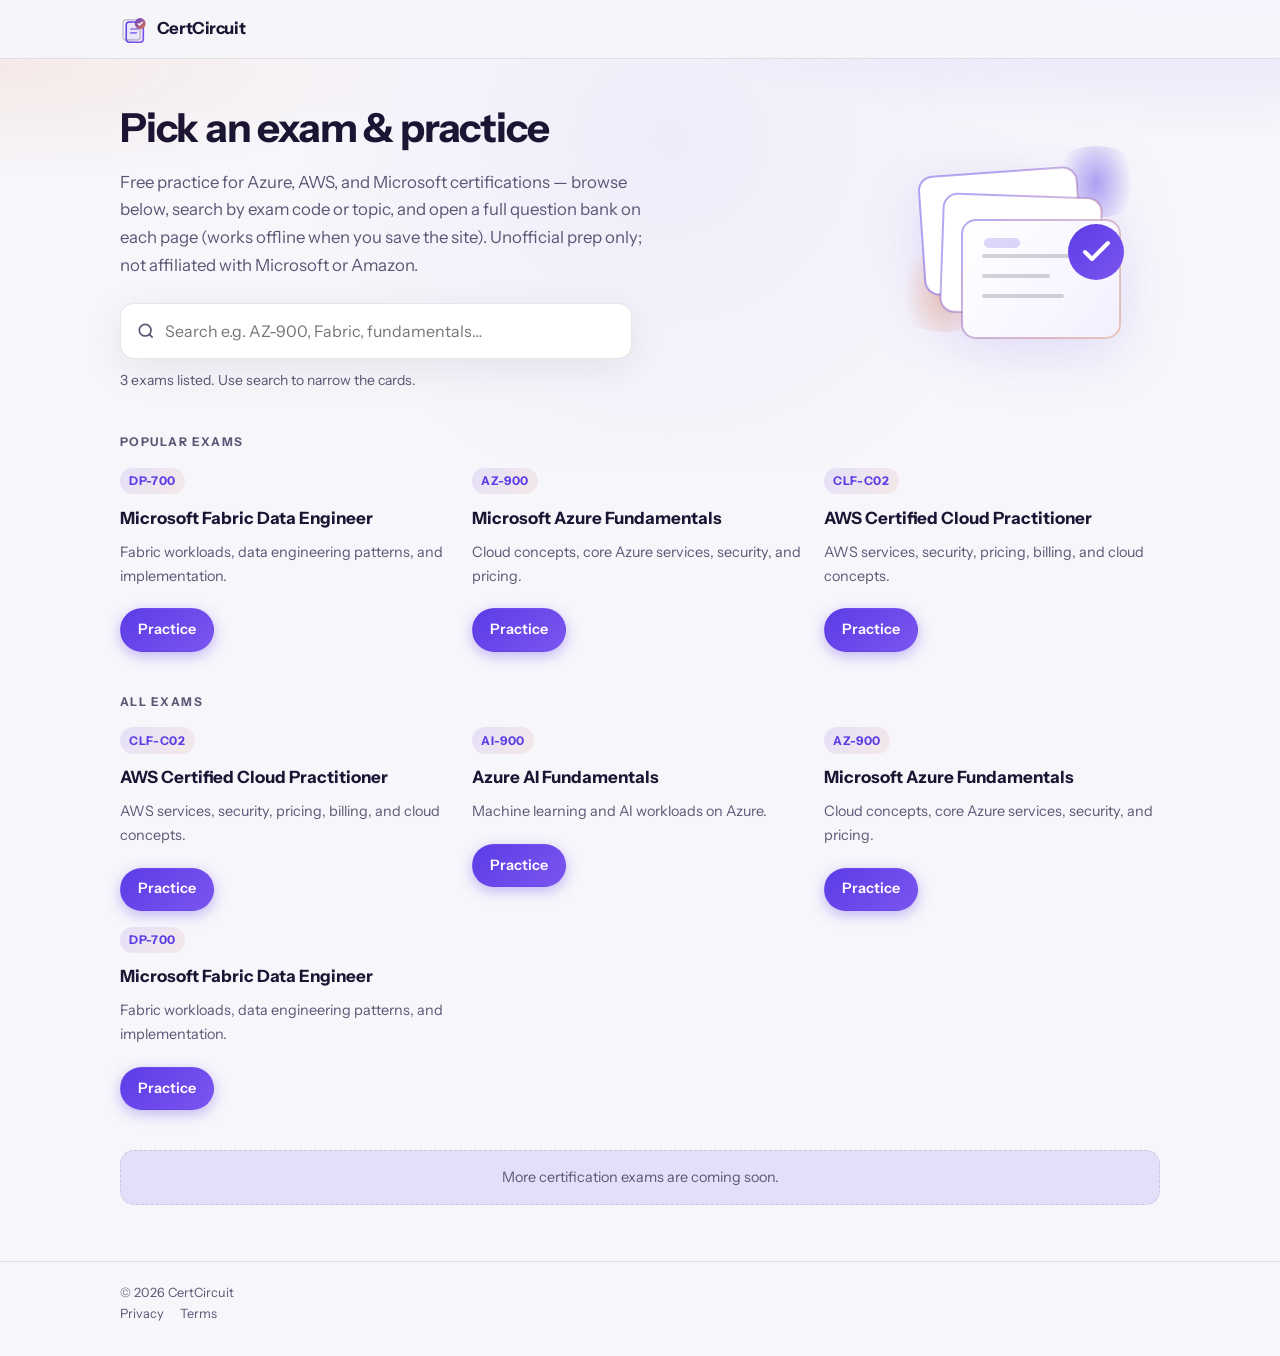
==== index.html @ 30531f15 "first commit" ====
<!DOCTYPE html>
<html lang="en">
<head>
  <meta charset="UTF-8">
  <meta name="viewport" content="width=device-width, initial-scale=1.0">
  <meta name="robots" content="index, follow, max-image-preview:large">
  <meta name="theme-color" content="#5c3ce6">
  <meta name="description" content="CertCircuit: free certification practice tests for Microsoft Azure (AZ-900, AI-900, DP-700), AWS Cloud Practitioner (CLF-C02), and more. Search exams, reveal answers, and study with explanations.">
  <link rel="canonical" href="https://certcircuit.com/">
  <link rel="alternate" hreflang="en" href="https://certcircuit.com/">
  <link rel="alternate" hreflang="x-default" href="https://certcircuit.com/">
  <title>CertCircuit — Free certification practice tests (Azure, AWS, Microsoft)</title>
  <link rel="icon" href="favicon.svg" type="image/svg+xml">
  <link rel="manifest" href="site.webmanifest">
  <meta property="og:type" content="website">
  <meta property="og:site_name" content="CertCircuit">
  <meta property="og:url" content="https://certcircuit.com/">
  <meta property="og:title" content="CertCircuit — Free certification practice tests">
  <meta property="og:description" content="Practice Azure, AWS, and Microsoft exams with questions, answers, and explanations. AZ-900, AI-900, DP-700, CLF-C02, and more.">
  <meta property="og:locale" content="en_US">
  <meta name="twitter:card" content="summary_large_image">
  <meta name="twitter:title" content="CertCircuit — Free certification practice tests">
  <meta name="twitter:description" content="Practice Azure, AWS, and Microsoft exams with questions, answers, and explanations.">
  <link rel="preconnect" href="https://fonts.googleapis.com">
  <link rel="preconnect" href="https://fonts.gstatic.com" crossorigin>
  <link href="https://fonts.googleapis.com/css2?family=Instrument+Sans:ital,wght@0,400..700;1,400..700&display=swap" rel="stylesheet">
  <link rel="stylesheet" href="styles.css">
  <script type="application/ld+json">
  {"@context":"https://schema.org","@type":"Organization","name":"CertCircuit","url":"https://certcircuit.com/","description":"Free unofficial practice tests for cloud and Microsoft certification exams.","logo":"https://certcircuit.com/favicon.svg"}
  </script>
  <script type="application/ld+json">
  {"@context":"https://schema.org","@type":"WebSite","name":"CertCircuit","url":"https://certcircuit.com/","description":"Certification practice tests for Azure, AWS, and Microsoft exams with questions and explanations.","publisher":{"@type":"Organization","name":"CertCircuit"}}
  </script>
  <script type="application/ld+json">
  {"@context":"https://schema.org","@type":"ItemList","name":"Certification practice exams","itemListElement":[{"@type":"ListItem","position":1,"name":"AWS Certified Cloud Practitioner","url":"https://certcircuit.com/exam-clf-c02.html"},{"@type":"ListItem","position":2,"name":"Microsoft Azure AI Fundamentals","url":"https://certcircuit.com/exam-ai-900.html"},{"@type":"ListItem","position":3,"name":"Microsoft Azure Fundamentals","url":"https://certcircuit.com/exam-az-900.html"},{"@type":"ListItem","position":4,"name":"Microsoft Fabric Data Engineer","url":"https://certcircuit.com/exam-dp-700.html"}]}
  </script>
</head>
<body>
  <a class="skip-link" href="#main">Skip to content</a>

  <header class="site-header">
    <div class="shell header-inner">
      <a class="logo logo-with-mark" href="index.html">
        <span class="logo-mark" aria-hidden="true">
          <svg xmlns="http://www.w3.org/2000/svg" viewBox="0 0 36 36" fill="none" role="presentation">
            <rect x="4" y="6" width="22" height="26" rx="4" stroke="currentColor" stroke-width="2" opacity="0.22"/>
            <rect x="8" y="9" width="22" height="26" rx="4" stroke="url(#lm-g)" stroke-width="2" fill="rgba(92,60,230,0.08)"/>
            <path d="M14 18h10M14 23h7" stroke="url(#lm-g)" stroke-width="2" stroke-linecap="round" opacity="0.75"/>
            <circle cx="26" cy="11" r="7" fill="url(#lm-g2)"/>
            <path d="M23.5 11.2l1.6 1.6 3.4-3.4" stroke="#fff" stroke-width="1.8" stroke-linecap="round" stroke-linejoin="round"/>
            <defs>
              <linearGradient id="lm-g" x1="8" y1="9" x2="30" y2="35" gradientUnits="userSpaceOnUse">
                <stop stop-color="#5c3ce6"/>
                <stop offset="1" stop-color="#7c55f0"/>
              </linearGradient>
              <linearGradient id="lm-g2" x1="19" y1="4" x2="33" y2="18" gradientUnits="userSpaceOnUse">
                <stop stop-color="#5c3ce6"/>
                <stop offset="1" stop-color="#e0783a"/>
              </linearGradient>
            </defs>
          </svg>
        </span>
        CertCircuit
      </a>
    </div>
  </header>

  <main id="main" class="main-home">
    <div class="shell">
      <section class="hero-compact">
        <div class="hero-compact-inner">
          <div class="hero-compact-copy">
            <h1>Pick an exam &amp; practice</h1>
            <p class="lead">Free practice for Azure, AWS, and Microsoft certifications — browse below, search by exam code or topic, and open a full question bank on each page (works offline when you save the site). Unofficial prep only; not affiliated with Microsoft or Amazon.</p>

            <div class="search-wrap">
              <label class="sr-only" for="exam-search">Search exams</label>
              <svg class="search-icon" width="20" height="20" viewBox="0 0 24 24" fill="none" stroke="currentColor" stroke-width="2" aria-hidden="true"><circle cx="11" cy="11" r="7"/><path d="m20 20-4-4"/></svg>
              <input type="search" id="exam-search" class="search-input" autocomplete="off" placeholder="Search e.g. AZ-900, Fabric, fundamentals…">
            </div>

            <p id="exam-count" class="meta-count" aria-live="polite"></p>
          </div>
          <div class="hero-illustration" aria-hidden="true">
            <svg xmlns="http://www.w3.org/2000/svg" viewBox="0 0 260 220" fill="none" role="presentation">
              <ellipse cx="196" cy="48" rx="52" ry="36" fill="url(#hi-a)" opacity="0.45"/>
              <ellipse cx="44" cy="158" rx="58" ry="40" fill="url(#hi-b)" opacity="0.35"/>
              <rect x="22" y="38" width="158" height="118" rx="14" fill="#fff" stroke="url(#hi-s)" stroke-width="2" transform="rotate(-4 101 97)"/>
              <rect x="42" y="62" width="158" height="118" rx="14" fill="#fff" stroke="url(#hi-s)" stroke-width="2" transform="rotate(2 121 121)"/>
              <rect x="62" y="86" width="158" height="118" rx="14" fill="url(#hi-card)" stroke="url(#hi-s)" stroke-width="2"/>
              <path d="M84 122h94M84 142h64M84 162h78" stroke="rgba(27,21,51,0.18)" stroke-width="4" stroke-linecap="round"/>
              <circle cx="196" cy="118" r="28" fill="url(#hi-check)"/>
              <path d="M185 118l7 7 16-16" stroke="#fff" stroke-width="4" stroke-linecap="round" stroke-linejoin="round"/>
              <rect x="84" y="104" width="36" height="10" rx="5" fill="rgba(92,60,230,0.2)"/>
              <defs>
                <linearGradient id="hi-s" x1="62" y1="86" x2="220" y2="204" gradientUnits="userSpaceOnUse">
                  <stop stop-color="#5c3ce6" stop-opacity="0.45"/>
                  <stop offset="1" stop-color="#e0783a" stop-opacity="0.35"/>
                </linearGradient>
                <linearGradient id="hi-card" x1="62" y1="86" x2="220" y2="204" gradientUnits="userSpaceOnUse">
                  <stop stop-color="#fff"/>
                  <stop offset="1" stop-color="#f3f0ff"/>
                </linearGradient>
                <linearGradient id="hi-check" x1="168" y1="90" x2="224" y2="146" gradientUnits="userSpaceOnUse">
                  <stop stop-color="#5c3ce6"/>
                  <stop offset="1" stop-color="#7c55f0"/>
                </linearGradient>
                <radialGradient id="hi-a" cx="0" cy="0" r="1" gradientUnits="userSpaceOnUse" gradientTransform="translate(196 48) rotate(90) scale(52 36)">
                  <stop stop-color="#5c3ce6"/>
                  <stop offset="1" stop-color="#5c3ce6" stop-opacity="0"/>
                </radialGradient>
                <radialGradient id="hi-b" cx="0" cy="0" r="1" gradientUnits="userSpaceOnUse" gradientTransform="translate(44 158) rotate(90) scale(58 40)">
                  <stop stop-color="#e0783a"/>
                  <stop offset="1" stop-color="#e0783a" stop-opacity="0"/>
                </radialGradient>
              </defs>
            </svg>
          </div>
        </div>
      </section>

      <section class="exam-section">
        <h2 class="section-label">Popular exams</h2>
        <div class="exam-grid" id="popular-grid">
          <article class="exam-card-searchable exam-card-popular"
            data-search="dp-700 fabric data engineer microsoft onelake data engineering implementation">
            <div class="exam-card-top"><span class="exam-chip">DP-700</span></div>
            <h3 class="exam-card-title">Microsoft Fabric Data Engineer</h3>
            <p class="exam-card-blurb">Fabric workloads, data engineering patterns, and implementation.</p>
            <div class="exam-card-actions">
              <a class="btn btn-primary" href="exam-dp-700.html">Practice</a>
            </div>
          </article>
          <article class="exam-card-searchable exam-card-popular"
            data-search="az-900 microsoft azure fundamentals cloud pricing security core services azure">
            <div class="exam-card-top"><span class="exam-chip">AZ-900</span></div>
            <h3 class="exam-card-title">Microsoft Azure Fundamentals</h3>
            <p class="exam-card-blurb">Cloud concepts, core Azure services, security, and pricing.</p>
            <div class="exam-card-actions">
              <a class="btn btn-primary" href="exam-az-900.html">Practice</a>
            </div>
          </article>
          <article class="exam-card-searchable exam-card-popular"
            data-search="clf-c02 aws certified cloud practitioner amazon aws foundational global infrastructure pricing support">
            <div class="exam-card-top"><span class="exam-chip">CLF-C02</span></div>
            <h3 class="exam-card-title">AWS Certified Cloud Practitioner</h3>
            <p class="exam-card-blurb">AWS services, security, pricing, billing, and cloud concepts.</p>
            <div class="exam-card-actions">
              <a class="btn btn-primary" href="exam-clf-c02.html">Practice</a>
            </div>
          </article>
        </div>
      </section>

      <section class="exam-section">
        <h2 class="section-label">All exams</h2>
        <div class="exam-grid" id="all-grid">
          <article class="exam-card-searchable exam-card-extra"
            data-search="clf-c02 aws certified cloud practitioner amazon aws foundational global infrastructure pricing support">
            <div class="exam-card-top"><span class="exam-chip">CLF-C02</span></div>
            <h3 class="exam-card-title">AWS Certified Cloud Practitioner</h3>
            <p class="exam-card-blurb">AWS services, security, pricing, billing, and cloud concepts.</p>
            <div class="exam-card-actions">
              <a class="btn btn-primary" href="exam-clf-c02.html">Practice</a>
            </div>
          </article>
          <article class="exam-card-searchable exam-card-extra"
            data-search="ai-900 azure ai fundamentals machine learning ml azure microsoft">
            <div class="exam-card-top"><span class="exam-chip">AI-900</span></div>
            <h3 class="exam-card-title">Azure AI Fundamentals</h3>
            <p class="exam-card-blurb">Machine learning and AI workloads on Azure.</p>
            <div class="exam-card-actions">
              <a class="btn btn-primary" href="exam-ai-900.html">Practice</a>
            </div>
          </article>
          <article class="exam-card-searchable exam-card-extra"
            data-search="az-900 microsoft azure fundamentals cloud pricing security core services azure">
            <div class="exam-card-top"><span class="exam-chip">AZ-900</span></div>
            <h3 class="exam-card-title">Microsoft Azure Fundamentals</h3>
            <p class="exam-card-blurb">Cloud concepts, core Azure services, security, and pricing.</p>
            <div class="exam-card-actions">
              <a class="btn btn-primary" href="exam-az-900.html">Practice</a>
            </div>
          </article>
          <article class="exam-card-searchable exam-card-extra"
            data-search="dp-700 fabric data engineer microsoft onelake data engineering implementation">
            <div class="exam-card-top"><span class="exam-chip">DP-700</span></div>
            <h3 class="exam-card-title">Microsoft Fabric Data Engineer</h3>
            <p class="exam-card-blurb">Fabric workloads, data engineering patterns, and implementation.</p>
            <div class="exam-card-actions">
              <a class="btn btn-primary" href="exam-dp-700.html">Practice</a>
            </div>
          </article>
        </div>
      </section>

      <p class="coming-soon-note" role="status">More certification exams are coming soon.</p>
    </div>
  </main>

  <footer class="site-footer site-footer-simple">
    <div class="shell footer-meta footer-meta-row">
      <p>&copy; <span id="year"></span> CertCircuit</p>
      <nav class="footer-legal" aria-label="Legal">
        <a href="privacy.html">Privacy</a>
        <a href="terms.html">Terms</a>
      </nav>
    </div>
  </footer>

  <script>
(function () {
  document.getElementById("year").textContent = String(new Date().getFullYear());

  var input = document.getElementById("exam-search");
  var countEl = document.getElementById("exam-count");
  var popular = document.querySelectorAll("#popular-grid .exam-card-searchable");
  var extra = document.querySelectorAll("#all-grid .exam-card-searchable");

  function matchesHaystack(hay, q) {
    if (!q) return true;
    var ws = q.toLowerCase().trim().split(/\s+/).filter(Boolean);
    var h = hay.toLowerCase();
    return ws.every(function (w) { return h.indexOf(w) !== -1; });
  }

  function runFilter() {
    var q = (input && input.value) || "";
    var nPop = 0;
    var nAll = 0;
    popular.forEach(function (el) {
      var ok = matchesHaystack(el.getAttribute("data-search") || "", q);
      el.style.display = ok ? "" : "none";
      if (ok) nPop++;
    });
    extra.forEach(function (el) {
      var ok = matchesHaystack(el.getAttribute("data-search") || "", q);
      el.style.display = ok ? "" : "none";
      if (ok) nAll++;
    });
    if (!countEl) return;
    if (!q) {
      countEl.textContent = "3 exams listed. Use search to narrow the cards.";
      return;
    }
    countEl.textContent =
      (nPop + nAll === 0
        ? "No exams match."
        : nPop + " in Popular and " + nAll + ' in All exams match “' + q + '”. ') +
      "Practice opens questions on a dedicated page.";
  }

  if (input) input.addEventListener("input", runFilter);
  runFilter();
})();
  </script>
</body>
</html>
---- styles.css ----
/* CertCircuit — homepage + exam questions */
:root {
  --bg: #f7f6fb;
  --surface: #ffffff;
  --text: #1b1533;
  --muted: #5c5675;
  --border: rgba(27, 21, 51, 0.1);
  --accent: #5c3ce6;
  --accent-hover: #4a2fd1;
  --accent-soft: rgba(92, 60, 230, 0.12);
  --accent-warm: #e0783a;
  --accent-warm-hover: #c9662e;
  --success-bg: rgba(46, 160, 97, 0.12);
  --success-text: #1f6b45;
  --shadow: 0 10px 40px rgba(27, 21, 51, 0.08);
  --radius: 14px;
  --font: "Instrument Sans", system-ui, sans-serif;
  --shell: min(1040px, calc(100% - 2rem));
}

*,
*::before,
*::after {
  box-sizing: border-box;
}

html {
  scroll-behavior: smooth;
}

body {
  margin: 0;
  font-family: var(--font);
  font-size: 1rem;
  line-height: 1.65;
  color: var(--text);
  background: var(--bg);
  -webkit-font-smoothing: antialiased;
}

.sr-only {
  position: absolute;
  width: 1px;
  height: 1px;
  padding: 0;
  margin: -1px;
  overflow: hidden;
  clip: rect(0, 0, 0, 0);
  white-space: nowrap;
  border: 0;
}

.skip-link {
  position: absolute;
  left: -9999px;
  top: auto;
  z-index: 100;
}

.skip-link:focus {
  left: 1rem;
  top: 1rem;
  padding: 0.5rem 1rem;
  background: var(--accent);
  color: #fff;
  border-radius: 10px;
}

a {
  color: inherit;
}

.shell {
  width: var(--shell);
  margin-inline: auto;
}

.shell-narrow {
  width: min(780px, var(--shell));
}

/* Header */
.site-header {
  position: sticky;
  top: 0;
  z-index: 40;
  background: rgba(247, 246, 251, 0.9);
  backdrop-filter: blur(10px);
  border-bottom: 1px solid var(--border);
}

.header-inner {
  display: flex;
  align-items: center;
  justify-content: space-between;
  gap: 1rem;
  min-height: 3.6rem;
}

.header-inner-split .header-nav {
  display: flex;
  align-items: center;
  gap: 0.75rem;
}

.logo {
  font-weight: 700;
  font-size: 1.05rem;
  letter-spacing: -0.025em;
  text-decoration: none;
  color: var(--text);
}

.logo:hover {
  color: var(--accent);
}

/* Buttons */
.btn {
  display: inline-flex;
  align-items: center;
  justify-content: center;
  padding: 0.55rem 1.05rem;
  font-family: inherit;
  font-size: 0.9rem;
  font-weight: 600;
  text-decoration: none;
  border-radius: 999px;
  border: 1px solid transparent;
  cursor: pointer;
  transition:
    background 0.15s,
    border-color 0.15s,
    color 0.15s,
    transform 0.08s;
}

.btn:active {
  transform: translateY(1px);
}

.btn-primary {
  background: linear-gradient(135deg, var(--accent) 0%, #7c55f0 100%);
  color: #fff;
  box-shadow: 0 4px 14px rgba(92, 60, 230, 0.35);
}

.btn-primary:hover {
  background: var(--accent-hover);
}

.btn-outline {
  background: transparent;
  color: var(--text);
  border-color: var(--border);
}

.btn-outline:hover {
  border-color: var(--accent-soft);
  background: var(--accent-soft);
  color: var(--accent);
}

.btn-secondary {
  background: transparent;
  color: var(--accent-warm);
  border: 2px solid rgba(224, 120, 58, 0.45);
}

.btn-secondary:hover {
  border-color: var(--accent-warm);
  background: rgba(224, 120, 58, 0.08);
}

.btn-secondary.is-open {
  background: rgba(224, 120, 58, 0.12);
}

.btn-sm {
  padding: 0.4rem 0.85rem;
  font-size: 0.825rem;
}

/* Brand / decorative graphics */
@keyframes brand-float-soft {
  0%,
  100% {
    transform: translateY(0);
  }
  50% {
    transform: translateY(-5px);
  }
}

.logo-with-mark {
  display: inline-flex;
  align-items: center;
  gap: 0.55rem;
}

.logo-mark {
  display: flex;
  align-items: center;
  justify-content: center;
  flex-shrink: 0;
}

.logo-mark svg {
  width: 1.75rem;
  height: 1.75rem;
  display: block;
}

.hero-compact-inner {
  display: grid;
  gap: 1.75rem;
  align-items: center;
}

@media (min-width: 820px) {
  .hero-compact-inner {
    grid-template-columns: minmax(0, 1fr) minmax(180px, 260px);
  }
}

.hero-illustration {
  justify-self: center;
  animation: brand-float-soft 7s ease-in-out infinite;
}

.hero-illustration svg {
  width: min(260px, 100%);
  height: auto;
  display: block;
  filter: drop-shadow(0 14px 28px rgba(92, 60, 230, 0.14));
}

@media (prefers-reduced-motion: reduce) {
  .hero-illustration {
    animation: none;
  }
}

/* Home */
.main-home {
  position: relative;
  isolation: isolate;
  padding: 2.25rem 0 3.5rem;
}

.main-home::before {
  content: "";
  position: absolute;
  inset: -5% -8% auto -8%;
  height: clamp(340px, 52vh, 480px);
  background:
    radial-gradient(ellipse 70% 60% at 88% -5%, rgba(92, 60, 230, 0.14), transparent 58%),
    radial-gradient(ellipse 55% 45% at 6% 15%, rgba(224, 120, 58, 0.1), transparent 52%),
    radial-gradient(circle at 52% 30%, rgba(92, 60, 230, 0.05), transparent 45%);
  pointer-events: none;
  z-index: 0;
}

.main-home .shell {
  position: relative;
  z-index: 1;
}

.hero-compact {
  position: relative;
}

.hero-compact h1 {
  margin: 0 0 0.5rem;
  font-size: clamp(1.85rem, 4vw, 2.5rem);
  font-weight: 700;
  letter-spacing: -0.03em;
}

.lead {
  margin: 0 0 1.5rem;
  max-width: 34rem;
  color: var(--muted);
  font-size: 1.05rem;
}

.search-wrap {
  position: relative;
  max-width: 32rem;
}

.search-icon {
  position: absolute;
  left: 1rem;
  top: 50%;
  transform: translateY(-50%);
  color: var(--muted);
  pointer-events: none;
}

.search-input {
  width: 100%;
  padding: 0.85rem 1rem 0.85rem 2.75rem;
  font: inherit;
  font-size: 1rem;
  border: 1px solid var(--border);
  border-radius: var(--radius);
  background: var(--surface);
  box-shadow: var(--shadow);
  outline: none;
}

.search-input:focus {
  border-color: rgba(92, 60, 230, 0.45);
  box-shadow: 0 0 0 3px var(--accent-soft);
}

.meta-count {
  margin: 0.65rem 0 0;
  font-size: 0.875rem;
  color: var(--muted);
}

.exam-section {
  margin-top: 2.5rem;
}

.section-label {
  margin: 0 0 1rem;
  font-size: 0.75rem;
  font-weight: 700;
  text-transform: uppercase;
  letter-spacing: 0.12em;
  color: var(--muted);
}

.coming-soon-note {
  margin: 2.5rem 0 0;
  padding: 1rem 1.25rem;
  text-align: center;
  font-size: 0.9rem;
  line-height: 1.45;
  color: var(--muted);
  border: 1px dashed rgba(27, 21, 51, 0.12);
  border-radius: var(--radius);
  background: var(--accent-soft);
}

.exam-grid {
  display: grid;
  gap: 1rem;
  grid-template-columns: 1fr;
}

@media (min-width: 560px) {
  .exam-grid {
    grid-template-columns: repeat(2, minmax(0, 1fr));
  }
}

@media (min-width: 900px) {
  .exam-grid {
    grid-template-columns: repeat(3, minmax(0, 1fr));
  }
}

.exam-card {
  display: flex;
  flex-direction: column;
  padding: 1.25rem;
  border-radius: var(--radius);
  background: var(--surface);
  border: 1px solid var(--border);
  box-shadow: 0 2px 12px rgba(27, 21, 51, 0.04);
  transition:
    box-shadow 0.2s,
    border-color 0.2s;
}

.exam-card:hover {
  border-color: rgba(92, 60, 230, 0.25);
  box-shadow: var(--shadow);
}

.exam-card-top {
  display: flex;
  align-items: center;
  justify-content: space-between;
  margin-bottom: 0.65rem;
}

.exam-chip {
  position: relative;
  display: inline-block;
  font-size: 0.75rem;
  font-weight: 700;
  letter-spacing: 0.06em;
  color: var(--accent);
  background: linear-gradient(135deg, var(--accent-soft), rgba(224, 120, 58, 0.1));
  padding: 0.2rem 0.55rem;
  border-radius: 999px;
}

.exam-chip-muted {
  color: var(--muted);
  background: rgba(27, 21, 51, 0.08);
}

.btn-disabled {
  opacity: 0.6;
  cursor: not-allowed;
  pointer-events: none;
  box-shadow: none;
}

.exam-card-title {
  margin: 0 0 0.5rem;
  font-size: 1.06rem;
  font-weight: 700;
}

.exam-card-blurb {
  margin: 0;
  flex: 1;
  font-size: 0.9rem;
  color: var(--muted);
}

.exam-card-actions {
  margin-top: 1.25rem;
}

.msg-error {
  margin-top: 1.5rem;
  padding: 0.85rem 1rem;
  border-radius: var(--radius);
  background: #fff5f5;
  color: #9b1c1c;
  border: 1px solid rgba(155, 28, 28, 0.2);
}

.msg-error p {
  margin: 0 0 0.65rem;
}

.msg-error p:last-child {
  margin-bottom: 0;
}

.msg-error a {
  color: var(--accent);
  font-weight: 600;
}

.code-hint {
  margin: 0.5rem 0 0.75rem;
  padding: 0.75rem 1rem;
  font-size: 0.85rem;
  line-height: 1.45;
  background: rgba(27, 21, 51, 0.06);
  border: 1px solid var(--border);
  border-radius: 10px;
  overflow-x: auto;
  color: var(--text);
}

.empty-hint {
  margin: 0.75rem 0 0;
  font-size: 0.925rem;
  color: var(--muted);
}

/* Exam page */
.main-exam {
  position: relative;
  isolation: isolate;
  padding: 2rem 0 3rem;
}

.main-exam::before {
  content: "";
  position: absolute;
  inset: -2% -6% auto -6%;
  height: clamp(220px, 36vh, 320px);
  background:
    radial-gradient(ellipse 55% 50% at 92% -8%, rgba(92, 60, 230, 0.11), transparent 55%),
    radial-gradient(ellipse 48% 40% at 4% 20%, rgba(224, 120, 58, 0.08), transparent 50%);
  pointer-events: none;
  z-index: 0;
}

.main-exam .shell-narrow {
  position: relative;
  z-index: 1;
}

.exam-banner-art {
  margin: 0 auto 1.25rem;
  max-width: 11rem;
  opacity: 0.92;
}

.exam-banner-art svg {
  width: 100%;
  height: auto;
  display: block;
}

.state-banner {
  padding: 1rem 0;
  color: var(--muted);
}

.exam-head .eyebrow {
  margin: 0;
  font-size: 0.8rem;
  font-weight: 700;
  text-transform: uppercase;
  letter-spacing: 0.1em;
  color: var(--accent);
}

.exam-head h1 {
  margin: 0.35rem 0 0;
  font-size: clamp(1.55rem, 3vw, 2rem);
  font-weight: 700;
  letter-spacing: -0.02em;
}

.exam-stats {
  margin: 0.35rem 0 0;
  font-size: 0.875rem;
  color: var(--muted);
}

#questions-root {
  margin-top: 2rem;
  display: flex;
  flex-direction: column;
  gap: 1.5rem;
}

.coming-soon-banner {
  padding: 1.25rem;
  border-radius: var(--radius);
  border: 1px dashed rgba(27, 21, 51, 0.22);
  background: rgba(92, 60, 230, 0.06);
}

.coming-soon-banner h2 {
  margin: 0 0 0.35rem;
  font-size: 1.1rem;
}

.coming-soon-banner p {
  margin: 0;
  color: var(--muted);
}

.q-card {
  padding: 1.35rem;
  border-radius: var(--radius);
  border: 1px solid var(--border);
  background: var(--surface);
  box-shadow: 0 2px 10px rgba(27, 21, 51, 0.04);
}

.q-card-head {
  margin-bottom: 0.85rem;
}

.q-num {
  font-size: 0.72rem;
  font-weight: 700;
  text-transform: uppercase;
  letter-spacing: 0.1em;
  color: var(--muted);
}

.q-prompt {
  margin: 0 0 1rem;
  font-size: 1.02rem;
  font-weight: 600;
  line-height: 1.5;
}

.q-media {
  margin: 0 0 1rem;
  display: grid;
  gap: 0.75rem;
}

.q-figure {
  margin: 0;
  border-radius: calc(var(--radius) - 2px);
  border: 1px solid rgba(27, 21, 51, 0.12);
  background: rgba(27, 21, 51, 0.02);
  overflow: hidden;
}

.q-img {
  display: block;
  width: 100%;
  height: auto;
}

.q-caption {
  padding: 0.6rem 0.85rem;
  font-size: 0.875rem;
  color: var(--muted);
  border-top: 1px solid rgba(27, 21, 51, 0.08);
  background: rgba(255, 255, 255, 0.75);
}

.q-options {
  margin: 0 0 1rem;
  padding: 0;
  list-style: none;
}

.q-option {
  display: flex;
  gap: 0.55rem;
  align-items: flex-start;
  padding: 0.45rem 0;
  border-top: 1px solid rgba(27, 21, 51, 0.06);
}

.q-option:first-of-type {
  border-top: 0;
  padding-top: 0;
}

.opt-letter {
  flex: 0 0 auto;
  font-weight: 700;
  color: var(--accent);
}

.opt-text {
  color: var(--text);
  font-size: 0.95rem;
}

.answer-wrap {
  margin-bottom: 0.85rem;
}

.answer-inner {
  padding: 0.85rem 1rem;
  border-radius: calc(var(--radius) - 2px);
  background: var(--success-bg);
  border: 1px solid rgba(31, 107, 69, 0.2);
  color: var(--text);
}

.answer-line strong {
  color: var(--success-text);
}

.answer-explain {
  margin: 0.5rem 0 0;
  font-size: 0.925rem;
  color: var(--text);
}

/* Footer */
.site-footer-simple {
  border-top: 1px solid var(--border);
  padding: 1.25rem 0 2rem;
}

.footer-meta p {
  margin: 0;
  font-size: 0.8rem;
  color: var(--muted);
}

.footer-meta-row .shell {
  display: flex;
  flex-wrap: wrap;
  align-items: center;
  justify-content: center;
  gap: 0.75rem 1.5rem;
}

.footer-legal {
  display: flex;
  gap: 1rem;
  font-size: 0.8rem;
}

.footer-legal a {
  color: var(--muted);
  text-decoration: none;
}

.footer-legal a:hover {
  color: var(--text);
  text-decoration: underline;
}

/* Static legal pages */
.legal-page {
  padding-bottom: 2.5rem;
}

.legal-page h1 {
  margin-top: 0;
}

.legal-page h2 {
  margin-top: 1.75rem;
  font-size: 1.125rem;
}

.legal-page p,
.legal-page li {
  line-height: 1.55;
}

.legal-updated {
  color: var(--muted);
  font-size: 0.875rem;
  margin-top: -0.35rem;
}

.legal-page a:not(.btn) {
  color: var(--accent);
  text-decoration: underline;
  text-underline-offset: 2px;
}

.legal-back {
  margin-top: 2.5rem;
  padding-top: 1.25rem;
  border-top: 1px solid var(--border);
}

/* Empty slot reserved when you uncomment AdSense <ins> blocks */
.ads-slot {
  min-height: 90px;
  margin-top: 2rem;
}
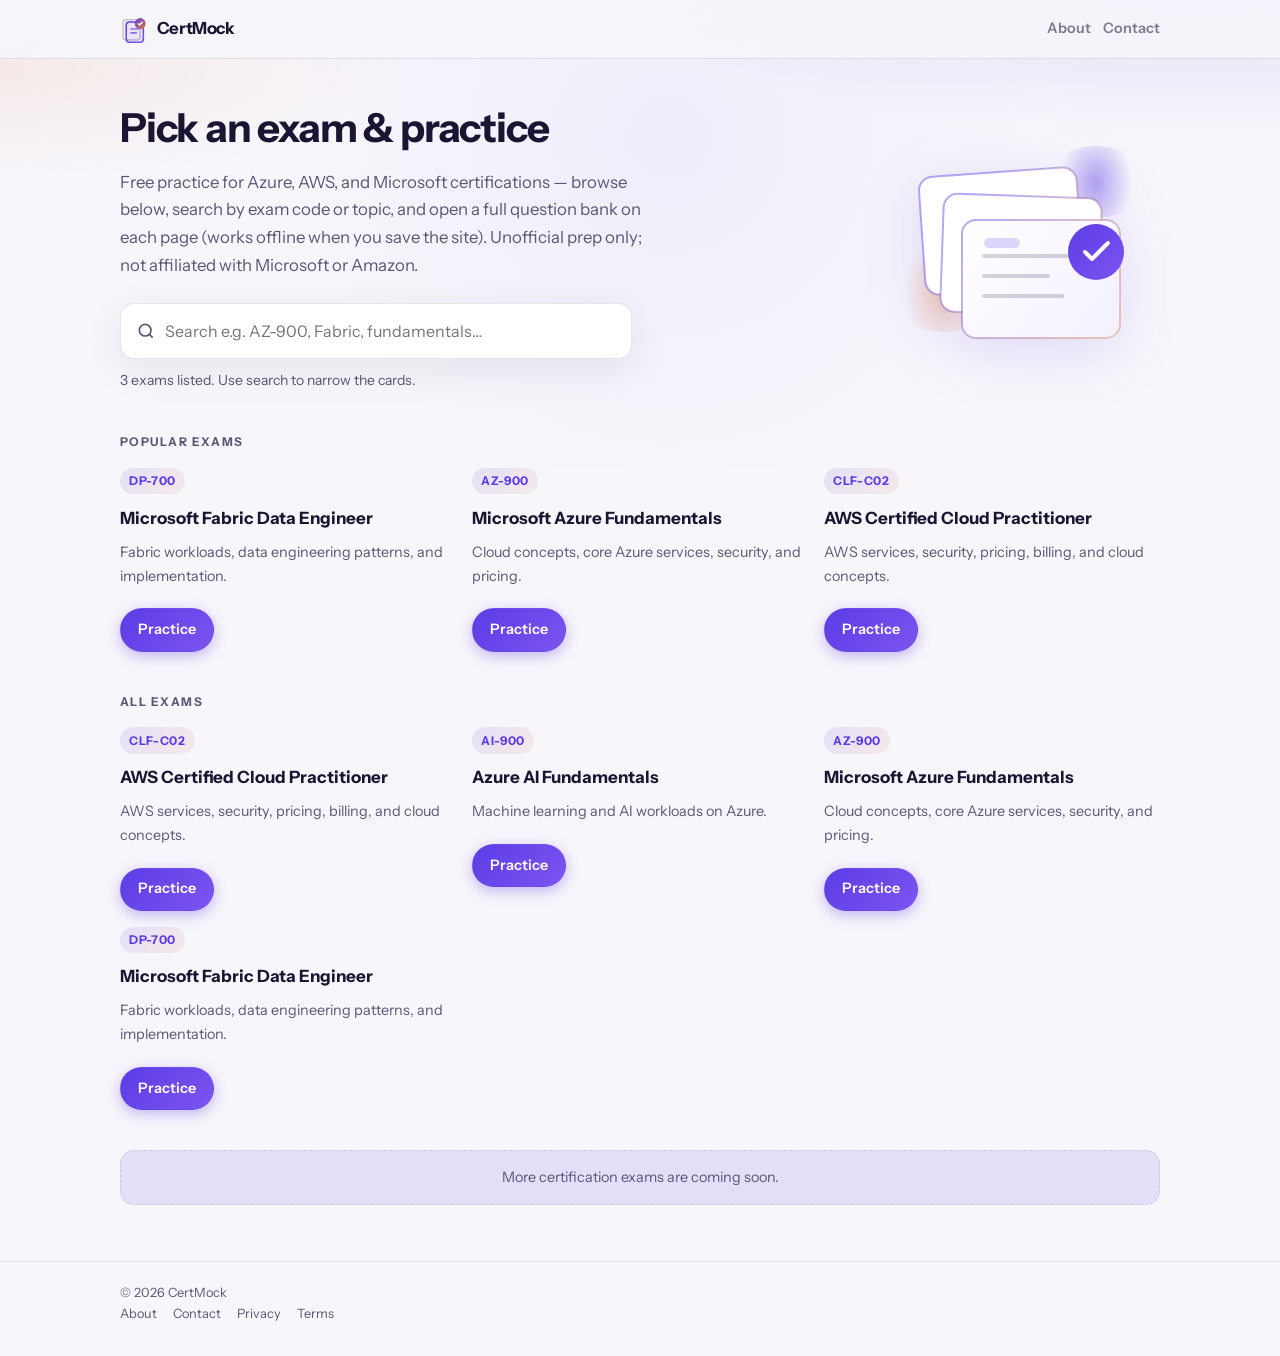
==== commit b12259f2: "ok" ====
--- a/index.html
+++ b/index.html
@@ -5,41 +5,41 @@
   <meta name="viewport" content="width=device-width, initial-scale=1.0">
   <meta name="robots" content="index, follow, max-image-preview:large">
   <meta name="theme-color" content="#5c3ce6">
-  <meta name="description" content="CertCircuit: free certification practice tests for Microsoft Azure (AZ-900, AI-900, DP-700), AWS Cloud Practitioner (CLF-C02), and more. Search exams, reveal answers, and study with explanations.">
-  <link rel="canonical" href="https://certcircuit.com/">
-  <link rel="alternate" hreflang="en" href="https://certcircuit.com/">
-  <link rel="alternate" hreflang="x-default" href="https://certcircuit.com/">
-  <title>CertCircuit — Free certification practice tests (Azure, AWS, Microsoft)</title>
+  <meta name="description" content="CertMock: free certification practice tests for Microsoft Azure (AZ-900, AI-900, DP-700), AWS Cloud Practitioner (CLF-C02), and more. Search exams, reveal answers, and study with explanations.">
+  <link rel="canonical" href="https://certmock.com/">
+  <link rel="alternate" hreflang="en" href="https://certmock.com/">
+  <link rel="alternate" hreflang="x-default" href="https://certmock.com/">
+  <title>CertMock — Free certification practice tests (Azure, AWS, Microsoft)</title>
   <link rel="icon" href="favicon.svg" type="image/svg+xml">
   <link rel="manifest" href="site.webmanifest">
   <meta property="og:type" content="website">
-  <meta property="og:site_name" content="CertCircuit">
-  <meta property="og:url" content="https://certcircuit.com/">
-  <meta property="og:title" content="CertCircuit — Free certification practice tests">
+  <meta property="og:site_name" content="CertMock">
+  <meta property="og:url" content="https://certmock.com/">
+  <meta property="og:title" content="CertMock — Free certification practice tests">
   <meta property="og:description" content="Practice Azure, AWS, and Microsoft exams with questions, answers, and explanations. AZ-900, AI-900, DP-700, CLF-C02, and more.">
   <meta property="og:locale" content="en_US">
   <meta name="twitter:card" content="summary_large_image">
-  <meta name="twitter:title" content="CertCircuit — Free certification practice tests">
+  <meta name="twitter:title" content="CertMock — Free certification practice tests">
   <meta name="twitter:description" content="Practice Azure, AWS, and Microsoft exams with questions, answers, and explanations.">
   <link rel="preconnect" href="https://fonts.googleapis.com">
   <link rel="preconnect" href="https://fonts.gstatic.com" crossorigin>
   <link href="https://fonts.googleapis.com/css2?family=Instrument+Sans:ital,wght@0,400..700;1,400..700&display=swap" rel="stylesheet">
   <link rel="stylesheet" href="styles.css">
   <script type="application/ld+json">
-  {"@context":"https://schema.org","@type":"Organization","name":"CertCircuit","url":"https://certcircuit.com/","description":"Free unofficial practice tests for cloud and Microsoft certification exams.","logo":"https://certcircuit.com/favicon.svg"}
+  {"@context":"https://schema.org","@type":"Organization","name":"CertMock","url":"https://certmock.com/","description":"Free unofficial practice tests for cloud and Microsoft certification exams.","logo":"https://certmock.com/favicon.svg"}
   </script>
   <script type="application/ld+json">
-  {"@context":"https://schema.org","@type":"WebSite","name":"CertCircuit","url":"https://certcircuit.com/","description":"Certification practice tests for Azure, AWS, and Microsoft exams with questions and explanations.","publisher":{"@type":"Organization","name":"CertCircuit"}}
+  {"@context":"https://schema.org","@type":"WebSite","name":"CertMock","url":"https://certmock.com/","description":"Certification practice tests for Azure, AWS, and Microsoft exams with questions and explanations.","publisher":{"@type":"Organization","name":"CertMock"}}
   </script>
   <script type="application/ld+json">
-  {"@context":"https://schema.org","@type":"ItemList","name":"Certification practice exams","itemListElement":[{"@type":"ListItem","position":1,"name":"AWS Certified Cloud Practitioner","url":"https://certcircuit.com/exam-clf-c02.html"},{"@type":"ListItem","position":2,"name":"Microsoft Azure AI Fundamentals","url":"https://certcircuit.com/exam-ai-900.html"},{"@type":"ListItem","position":3,"name":"Microsoft Azure Fundamentals","url":"https://certcircuit.com/exam-az-900.html"},{"@type":"ListItem","position":4,"name":"Microsoft Fabric Data Engineer","url":"https://certcircuit.com/exam-dp-700.html"}]}
+  {"@context":"https://schema.org","@type":"ItemList","name":"Certification practice exams","itemListElement":[{"@type":"ListItem","position":1,"name":"AWS Certified Cloud Practitioner","url":"https://certmock.com/exam-clf-c02.html"},{"@type":"ListItem","position":2,"name":"Microsoft Azure AI Fundamentals","url":"https://certmock.com/exam-ai-900.html"},{"@type":"ListItem","position":3,"name":"Microsoft Azure Fundamentals","url":"https://certmock.com/exam-az-900.html"},{"@type":"ListItem","position":4,"name":"Microsoft Fabric Data Engineer","url":"https://certmock.com/exam-dp-700.html"}]}
   </script>
 </head>
 <body>
   <a class="skip-link" href="#main">Skip to content</a>
 
   <header class="site-header">
-    <div class="shell header-inner">
+    <div class="shell header-inner header-inner-split">
       <a class="logo logo-with-mark" href="index.html">
         <span class="logo-mark" aria-hidden="true">
           <svg xmlns="http://www.w3.org/2000/svg" viewBox="0 0 36 36" fill="none" role="presentation">
@@ -60,8 +60,12 @@
             </defs>
           </svg>
         </span>
-        CertCircuit
+        CertMock
       </a>
+      <nav class="header-nav" aria-label="Site pages">
+        <a class="header-nav-link" href="about.html">About</a>
+        <a class="header-nav-link" href="contact.html">Contact</a>
+      </nav>
     </div>
   </header>
 
@@ -200,8 +204,10 @@
 
   <footer class="site-footer site-footer-simple">
     <div class="shell footer-meta footer-meta-row">
-      <p>&copy; <span id="year"></span> CertCircuit</p>
-      <nav class="footer-legal" aria-label="Legal">
+      <p>&copy; <span id="year"></span> CertMock</p>
+      <nav class="footer-legal" aria-label="Site">
+        <a href="about.html">About</a>
+        <a href="contact.html">Contact</a>
         <a href="privacy.html">Privacy</a>
         <a href="terms.html">Terms</a>
       </nav>
--- a/styles.css
+++ b/styles.css
@@ -1,4 +1,4 @@
-/* CertCircuit — homepage + exam questions */
+/* CertMock — homepage + exam questions */
 :root {
   --bg: #f7f6fb;
   --surface: #ffffff;
@@ -101,6 +101,17 @@
   display: flex;
   align-items: center;
   gap: 0.75rem;
+}
+
+a.header-nav-link {
+  font-size: 0.9rem;
+  font-weight: 600;
+  color: rgba(27, 21, 51, 0.55);
+  text-decoration: none;
+}
+
+a.header-nav-link:hover {
+  color: var(--accent);
 }
 
 .logo {
